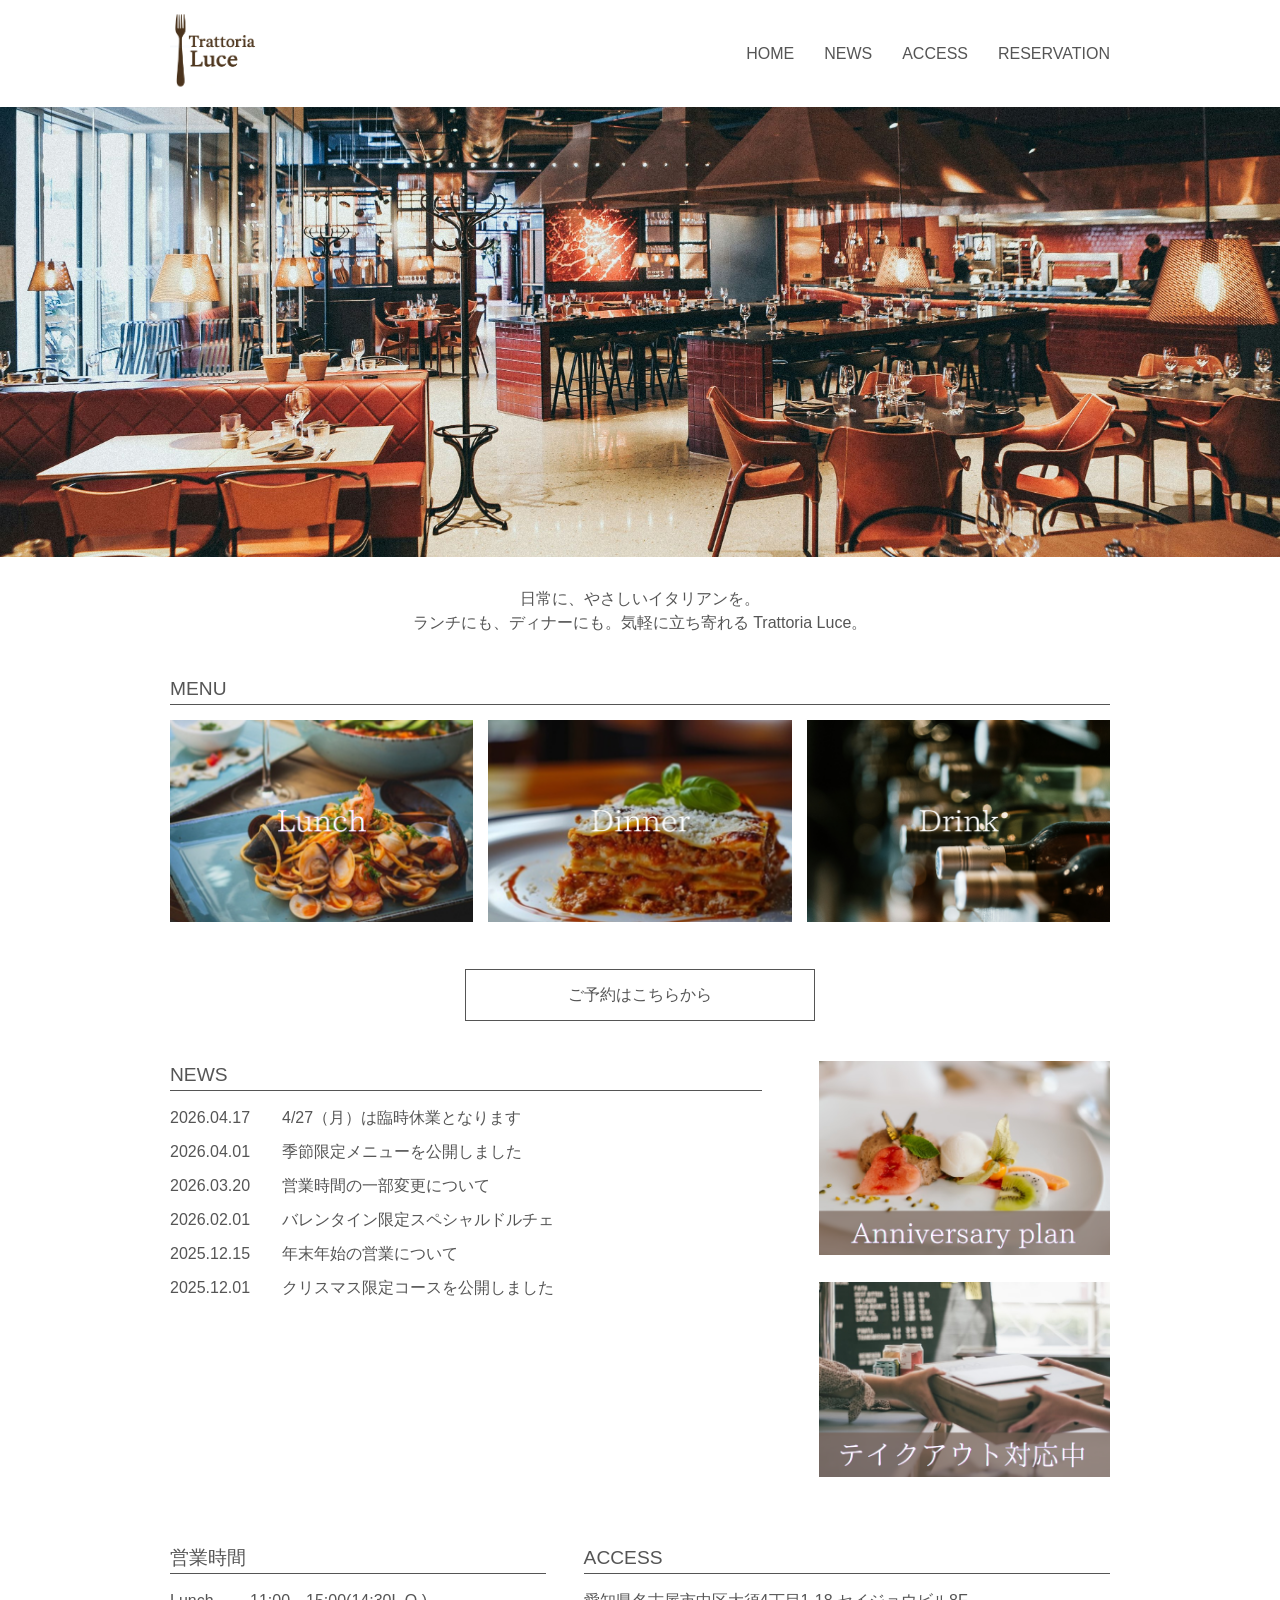
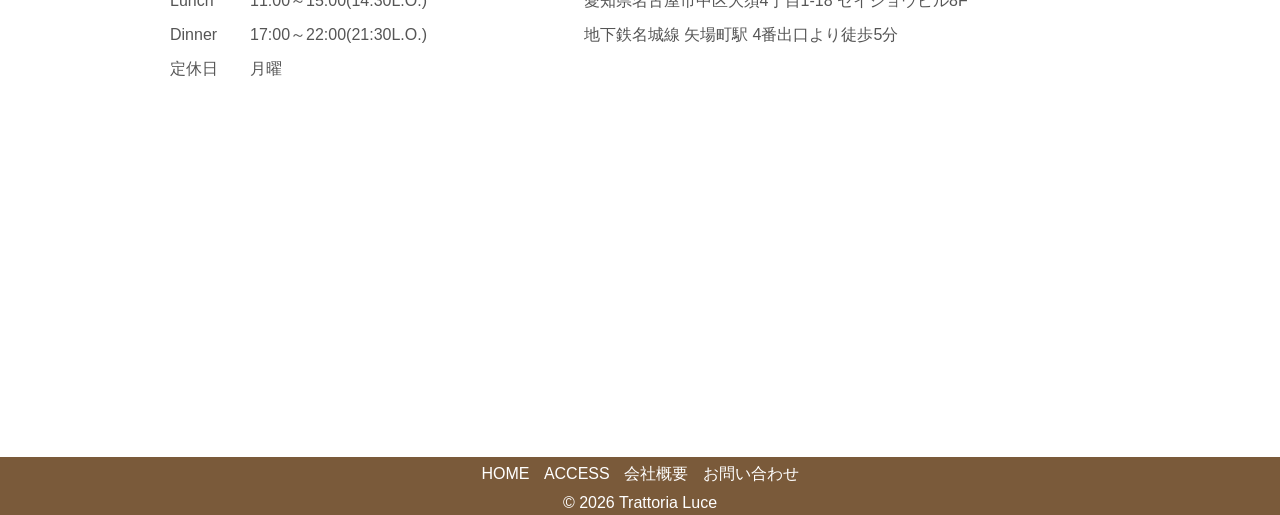
==== index.html @ aa5adba9 "Add files via upload" ====
<!DOCTYPE html>
<html lang="ja">
<head>
  <meta charset="utf-8">
  <meta name="viewport" content="width=device-width, initial-scale=1.0">
  <title>Trattoria Luce</title>
  <link rel="stylesheet" href="html5reset-1.6.1.css">
  <link rel="stylesheet" href="style.css">
</head>

<!-- header begin -->
<body>
  <header id="top">
    <div class="header_content wrapper">
      <h1><img class="header_logo" src="images/restaurant_logo.png" alt="Trattoria Luce"></h1>
      <nav>
        <ul>
          <li><a href="index.html">HOME</a></li>
          <li><a href="#news">NEWS</a></li>
          <li><a href="#access">ACCESS</a></li>
          <li><a href="#">RESERVATION</a></li>
        </ul>
      </nav>
    </div>
    <div class="hero">
      <div id="hero_image">
      </div>
      <div class="hero_text">
        <p>日常に、やさしいイタリアンを。</p>
        <p>ランチにも、ディナーにも。気軽に立ち寄れる Trattoria Luce。</p>
      </div>
    </div>
  </header>
<!-- header end -->

<!-- contents begin -->
<div class="contents wrapper">
  <!-- main begin -->
  <main id="main_content">
  <section id="menu">
  <h2>MENU</h2>
  <ul>
    <li>
      <a href="#"><img src="images/menu/lunch.png" alt="Lunch"></a>
    </li>
    <li>
      <a href="#"><img src="images/menu/dinner.png" alt="Dinner"></a>
    </li>
    <li>
      <a href="#"><img src="images/menu/drink.png" alt="Drink"></a>
    </li>
  </ul>
  </section>
  <section id="reserve">
    <a href="#">ご予約はこちらから</a>
  </section>
  </main>
  <!-- main contents end -->
  <!-- sub contents begin -->
  <div id="sub_content">
    <section id="news">
      <h2>NEWS</h2>
      <dl>
        <dt>2026.04.17</dt>
        <dd>4/27（月）は臨時休業となります</dd>
        <dt>2026.04.01</dt>
        <dd>季節限定メニューを公開しました</dd>
        <dt>2026.03.20</dt>
        <dd>営業時間の一部変更について</dd>
        <dt>2026.02.01</dt>
        <dd>バレンタイン限定スペシャルドルチェ</dd>
        <dt>2025.12.15</dt>
        <dd>年末年始の営業について</dd>
        <dt>2025.12.01</dt>
        <dd>クリスマス限定コースを公開しました</dd>
      </dl>
    </section>

    <section id="service">
      <ul>
        <li>
          <a href="#">
          <img src="images/service/anniversary.png" alt="Anniversary">
          </a>
        </li>
        <li>
          <a href="#">
            <img src="images/service/takeout.png" alt="Takeout">
          </a>
        </li>
      </ul>
    </section>
  </div>
<!-- sub contents end -->

  <aside class="info">
    <div id="hour">
      <h2>営業時間</h2>
      <dl>
      <dt>Lunch</dt>
      <dd>11:00～15:00(14:30L.O.)</dd>
      <dt>Dinner</dt>
      <dd>17:00～22:00(21:30L.O.)</dd>
      <dt>定休日</dt>
      <dd>月曜</dd>
      </dl>
    </div>
    <div id="access">
    <h2>ACCESS</h2>
    <p>愛知県名古屋市中区大須4丁目1-18 セイジョウビル8F</p>
    <p>地下鉄名城線 矢場町駅 4番出口より徒歩5分</p>
    <iframe src="https://www.google.com/maps/embed?pb=!1m18!1m12!1m3!1d1939.4775357886895!2d136.90596589252965!3d35.1616229393062!2m3!1f0!2f0!3f0!3m2!1i1024!2i768!4f13.1!3m3!1m2!1s0x600371342be3124b%3A0x82bd70a51c280700!2z44K744Kk44K444On44Km44OT44Or!5e0!3m2!1sja!2sjp!4v1776733099620!5m2!1sja!2sjp" width="400" height="300" style="border:0;" allowfullscreen="" loading="lazy" referrerpolicy="no-referrer-when-downgrade"></iframe>
    </div>
  </aside>
<!-- aside end -->
</div>
<!-- contents end -->
<!-- footer begin -->
<footer>
  <ul>
    <li><a href="index.html">HOME</a></li>
    <li><a href="#">ACCESS</a></li>
    <li><a href="#">会社概要</a></li>
    <li><a href="#">お問い合わせ</a></li>
  </ul>

  <small>&copy; 2026 Trattoria Luce</small>
</footer>
<!-- footer end -->

</body>
</html>
---- style.css ----
@charset "utf-8";

/* common */
html {
  font-size: 100%;
}


body {
  font-family: "Hiragino Kaku Gothic proN", "メイリオ", sans-serif;
  color: #555;
  line-height: 1.5;
}

img {
  width: 100%;
}

.wrapper {
  max-width: 940px;
  margin: 0 auto;
  padding: 0 10px;
}

/* header */
.header_logo {
  width: 90px;
}

.header_content {
  display: flex;
  align-items: center;
  justify-content: space-between;
  margin: 10px auto;
}

header nav ul {
  display: flex;
}

header nav ul li {
  list-style-type: none;
  margin-left: 30px;
}

header nav ul li a {
  text-decoration: none;
  color: #555;
}

header nav ul li a:hover,
header nav ul li a:active {
  color: #8c6239;
}

#hero_image {
  width: 100%;
  height: 50vh;
  background-image: url(images/background_image.jpg);
  background-repeat: no-repeat;
  background-position: center;
  background-size: cover;
}

.hero_text {
  margin-top: 30px;
}
.hero_text p {
  text-align: center;
}

/* contents */
.contents {
  margin-top: 40px;
}

.contents h2 {
  margin-bottom: 15px;
  border-bottom: solid 1px;
  font-weight: normal;
  font-size: 1.2rem;
}

/* main */
#menu ul {
  display: flex;
  list-style-type: none;
  justify-content: space-between;
  margin-bottom: 40px;
  padding: 0;
  gap: 15px;
}

#menu ul li {
  width: 100%;
}

#reserve {
  text-align: center;
  margin-bottom: 40px;
}

#reserve a {
  display: inline-block;
  width: 100%;
  max-width: 350px;
  box-sizing: border-box;
  line-height: 50px;
  border: solid 1px #555;
  text-decoration: none;
  color: #555;
}

#reserve a:hover {
  color: #fff;
  background-color: #b08a63;
}

/* sub */
#sub_content {
  display: flex;
  justify-content: space-between;
  margin-bottom: 40px;
}

#news {
  width: 63%;
}

#service {
  width: 31%;
}

#news dl {
  display: flex;
  flex-wrap: wrap;
}

#news dt {
  width: 7em;
}

#news dd {
  margin: 0;
  width: calc(100% - 7em);
}

#news dt,
#news dd {
  margin-bottom: 10px;
}

#service ul li {
  list-style-type: none;
  margin-bottom: 20px;
}

/* aside */
.info {
  display: flex;
  justify-content: space-between;
}

#hour {
  width: 40%;
}

#access {
  width: 56%;
}

#hour dl {
  display: flex;
  flex-wrap: wrap;
}

#hour dt {
  width: 5em;
}

#hour dd {
  margin: 0;
  width: calc(100% - 5em);
}

#hour dt,
#hour dd {
  margin-bottom: 10px;
}

#access p {
  margin-bottom: 10px;
}

#access iframe {
  display: block;
  width: 100%;
  height: 300px;
  border-width: 0;
}

/* footer */
footer {
  text-align: center;
  color: #fff;
  background-color: #7a5a3a;
  margin-top: 100px;
}
footer ul li {
  display: inline-block;
  margin: 5px;
}

footer ul li a {
  color: #fff;
  text-decoration: none;
}

footer ul li a:hover,
footer ul li a:active {
  opacity: .7;
}

/* responsive */

@media(max-width:600px) {
  html{
    font-size: 87.5%;
  }

  .header_logo {
    width: 60px;
  }

  header nav ul {
    flex-wrap: wrap;
    justify-content: center;
  }

  header nav ul li {
    margin: 0 10px;
  }

  #menu ul {
    flex-direction: column;
  }

  #menu ul li {
    width: 100%;
  }

  #reserve {
    width: 100%;
    white-space: nowrap;
  }

  #sub_content {
  flex-direction: column;
  margin-top: 10px;
  }

  #news,
  #service {
    width: 100%;
  }

  .info {
    flex-direction: column;
    margin-top: 10px;
  }

  #hour {
    width: 100%;
  }
  #access {
    width: 100%;
    flex-direction: column;
    margin-top: 10px;
  }

  #access iframe {
    width: 100%;
    height: 180px;
  }
}
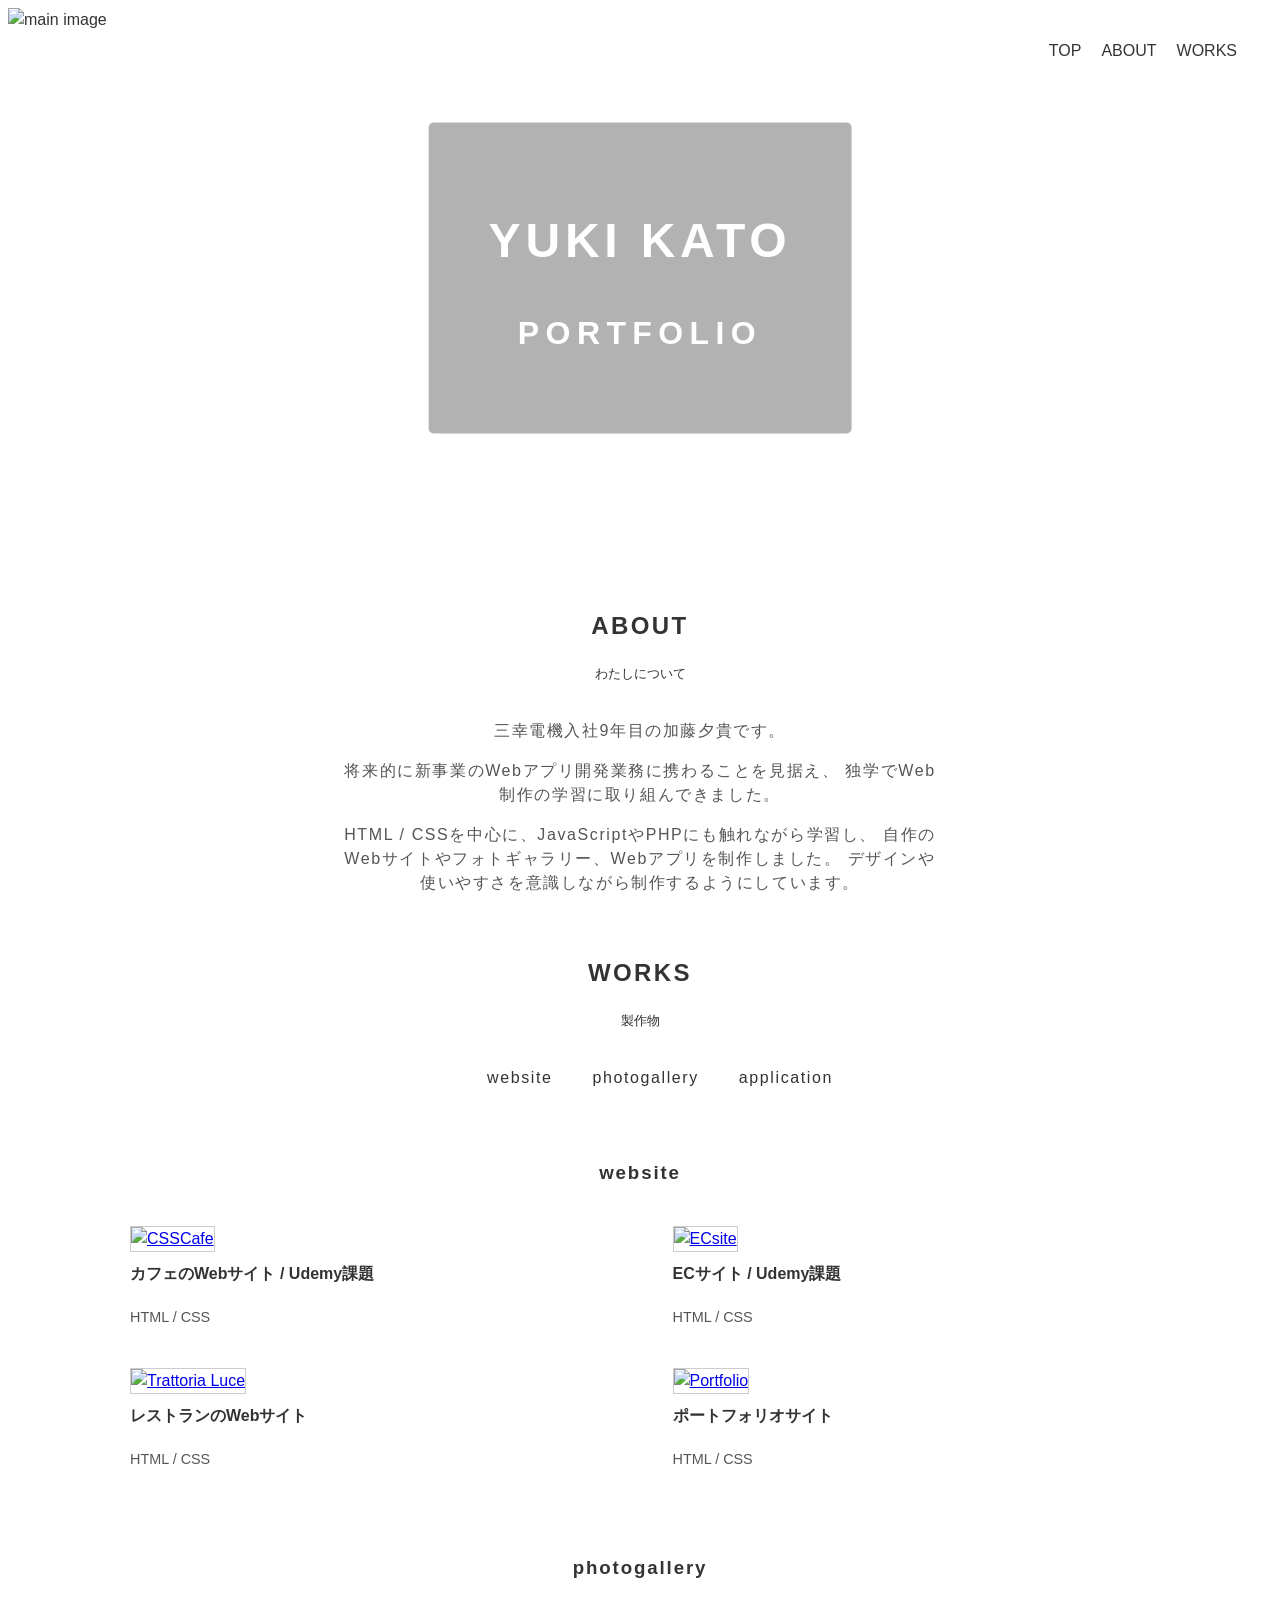
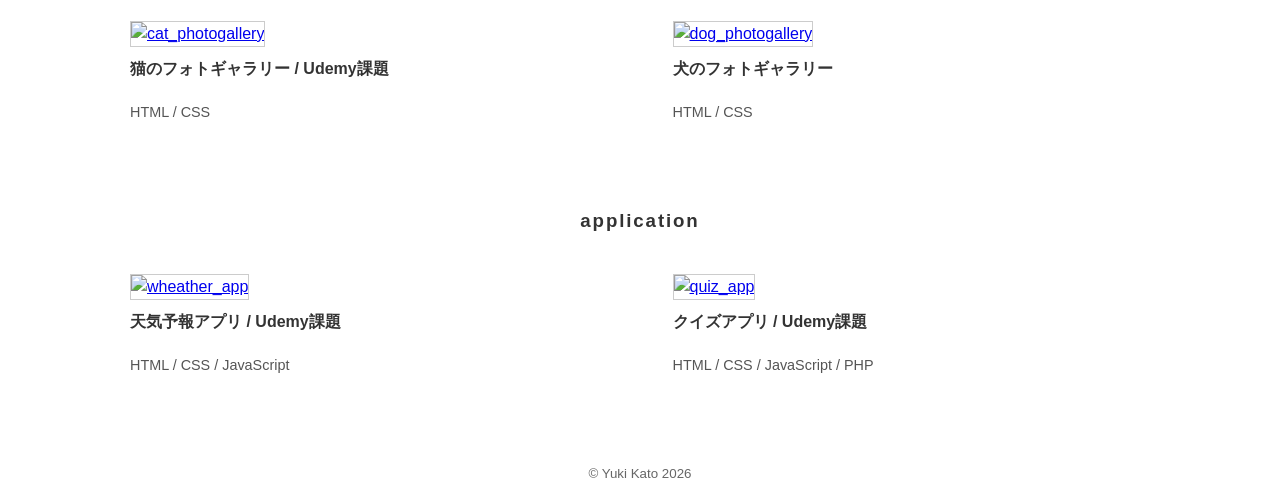
==== commit be389c4a: "Add files via upload" ====
--- a/index.html
+++ b/index.html
@@ -1,132 +1,136 @@
 <!DOCTYPE html>
 <html lang="ja">
 <head>
-  <meta charset="utf-8">
+  <meta charset="UTF-8">
   <meta name="viewport" content="width=device-width, initial-scale=1.0">
-  <title>Trattoria Luce</title>
-  <link rel="stylesheet" href="html5reset-1.6.1.css">
+  <title>YUKI KATO PORTFOLIO</title>
+  <link rel="stylesheet" href="https://unpkg.com/ress/dist/ress.min.css">
   <link rel="stylesheet" href="style.css">
 </head>
-
-<!-- header begin -->
 <body>
-  <header id="top">
-    <div class="header_content wrapper">
-      <h1><img class="header_logo" src="images/restaurant_logo.png" alt="Trattoria Luce"></h1>
-      <nav>
+  <!-- header begin -->
+   <header class="hero">
+    <img src="image/desk.jpg" alt="main image">
+    <div class="hero_text">
+      <h1>YUKI KATO</h1>
+      <h2>PORTFOLIO</h2>
+    </div>
+    <nav class="main-nav">
+      <ul>
+        <li><a href="index.html">TOP</a></li>
+        <li><a href="#ABOUT">ABOUT</a></li>
+        <li><a href="#WORKS">WORKS</a></li>
+      </ul>
+    </nav>
+   </header>
+  <!-- header end -->
+  <!-- main begin -->
+  <main class="main_content wrapper">
+    <section id="MENU">
+      <div id="ABOUT">
+        <h2>ABOUT</h2>
+        <p>わたしについて</p>
+        <div class="introduction">
+          <p>三幸電機入社9年目の加藤夕貴です。</p>
+          <p>
+          将来的に新事業のWebアプリ開発業務に携わることを見据え、
+          独学でWeb制作の学習に取り組んできました。
+          </p>
+          <p>HTML / CSSを中心に、JavaScriptやPHPにも触れながら学習し、
+          自作のWebサイトやフォトギャラリー、Webアプリを制作しました。
+          デザインや使いやすさを意識しながら制作するようにしています。
+          </p>
+        </div>
+      </div>
+      <div id="WORKS">
+        <h2>WORKS</h2>
+        <p>製作物</p>
         <ul>
-          <li><a href="index.html">HOME</a></li>
-          <li><a href="#news">NEWS</a></li>
-          <li><a href="#access">ACCESS</a></li>
-          <li><a href="#">RESERVATION</a></li>
+          <li><a href="#website">website</a></li>
+          <li><a href="#photogallery">photogallery</a></li>
+          <li><a href="#application">application</a></li>
         </ul>
-      </nav>
-    </div>
-    <div class="hero">
-      <div id="hero_image">
       </div>
-      <div class="hero_text">
-        <p>日常に、やさしいイタリアンを。</p>
-        <p>ランチにも、ディナーにも。気軽に立ち寄れる Trattoria Luce。</p>
+    </section>
+    <section id="WORKS_list">
+      <div id="website">
+        <h3>website</h3>
+        <ul>
+          <li>
+            <a href="works/works1.html">
+              <img src="image/CSSCafe.jpg" alt="CSSCafe">
+            </a>
+            <h4>カフェのWebサイト / Udemy課題</h4>
+            <p>HTML / CSS</p>
+          </li>
+          <li>
+            <a href="works/works2.html">
+              <img src="image/ECsite.jpg" alt="ECsite">
+            </a>
+            <h4>ECサイト / Udemy課題</h4>
+            <p>HTML / CSS</p>
+          </li>
+          <li>
+            <a href="works/works3.html">
+              <img src="image/Trattoria Luce.jpg" alt="Trattoria Luce">
+            </a>
+            <h4>レストランのWebサイト</h4>
+            <p>HTML / CSS</p>
+          </li>
+          <li>
+            <a href="works/works4.html">
+              <img src="image/Portfolio.jpg" alt="Portfolio">
+            </a>
+            <h4>ポートフォリオサイト</h4>
+            <p>HTML / CSS</p>
+          </li>
+        </ul>
       </div>
-    </div>
-  </header>
-<!-- header end -->
-
-<!-- contents begin -->
-<div class="contents wrapper">
-  <!-- main begin -->
-  <main id="main_content">
-  <section id="menu">
-  <h2>MENU</h2>
-  <ul>
-    <li>
-      <a href="#"><img src="images/menu/lunch.png" alt="Lunch"></a>
-    </li>
-    <li>
-      <a href="#"><img src="images/menu/dinner.png" alt="Dinner"></a>
-    </li>
-    <li>
-      <a href="#"><img src="images/menu/drink.png" alt="Drink"></a>
-    </li>
-  </ul>
-  </section>
-  <section id="reserve">
-    <a href="#">ご予約はこちらから</a>
-  </section>
+      <div id="photogallery">
+        <h3>photogallery</h3>
+        <ul>
+          <li>
+            <a href="works/works5.html">
+              <img src="image/cat_photgallery.jpg" alt="cat_photogallery">
+            </a>
+            <h4>猫のフォトギャラリー / Udemy課題</h4>
+            <p>HTML / CSS</p>
+          </li>
+          <li>
+            <a href="works/works6.html">
+              <img src="image/dog_photgallery.jpg" alt="dog_photogallery">
+            </a>
+            <h4>犬のフォトギャラリー</h4>
+            <p>HTML / CSS</p>
+          </li>
+        </ul>
+      </div>
+      <div id="application">
+        <h3>application</h3>
+        <ul>
+          <li>
+            <a href="works/works7.html">
+              <img src="image/weather_app.jpg" alt="wheather_app">
+            </a>
+            <h4>天気予報アプリ / Udemy課題</h4>
+            <p>HTML / CSS / JavaScript</p>
+          </li>
+          <li>
+            <a href="works/works8.html">
+              <img src="image/quizapp.jpg" alt="quiz_app">
+            </a>
+            <h4>クイズアプリ / Udemy課題</h4>
+            <p>HTML / CSS / JavaScript / PHP</p>
+          </li>
+        </ul>
+      </div>
+    </section>
   </main>
-  <!-- main contents end -->
-  <!-- sub contents begin -->
-  <div id="sub_content">
-    <section id="news">
-      <h2>NEWS</h2>
-      <dl>
-        <dt>2026.04.17</dt>
-        <dd>4/27（月）は臨時休業となります</dd>
-        <dt>2026.04.01</dt>
-        <dd>季節限定メニューを公開しました</dd>
-        <dt>2026.03.20</dt>
-        <dd>営業時間の一部変更について</dd>
-        <dt>2026.02.01</dt>
-        <dd>バレンタイン限定スペシャルドルチェ</dd>
-        <dt>2025.12.15</dt>
-        <dd>年末年始の営業について</dd>
-        <dt>2025.12.01</dt>
-        <dd>クリスマス限定コースを公開しました</dd>
-      </dl>
-    </section>
-
-    <section id="service">
-      <ul>
-        <li>
-          <a href="#">
-          <img src="images/service/anniversary.png" alt="Anniversary">
-          </a>
-        </li>
-        <li>
-          <a href="#">
-            <img src="images/service/takeout.png" alt="Takeout">
-          </a>
-        </li>
-      </ul>
-    </section>
-  </div>
-<!-- sub contents end -->
-
-  <aside class="info">
-    <div id="hour">
-      <h2>営業時間</h2>
-      <dl>
-      <dt>Lunch</dt>
-      <dd>11:00～15:00(14:30L.O.)</dd>
-      <dt>Dinner</dt>
-      <dd>17:00～22:00(21:30L.O.)</dd>
-      <dt>定休日</dt>
-      <dd>月曜</dd>
-      </dl>
-    </div>
-    <div id="access">
-    <h2>ACCESS</h2>
-    <p>愛知県名古屋市中区大須4丁目1-18 セイジョウビル8F</p>
-    <p>地下鉄名城線 矢場町駅 4番出口より徒歩5分</p>
-    <iframe src="https://www.google.com/maps/embed?pb=!1m18!1m12!1m3!1d1939.4775357886895!2d136.90596589252965!3d35.1616229393062!2m3!1f0!2f0!3f0!3m2!1i1024!2i768!4f13.1!3m3!1m2!1s0x600371342be3124b%3A0x82bd70a51c280700!2z44K744Kk44K444On44Km44OT44Or!5e0!3m2!1sja!2sjp!4v1776733099620!5m2!1sja!2sjp" width="400" height="300" style="border:0;" allowfullscreen="" loading="lazy" referrerpolicy="no-referrer-when-downgrade"></iframe>
-    </div>
-  </aside>
-<!-- aside end -->
-</div>
-<!-- contents end -->
-<!-- footer begin -->
-<footer>
-  <ul>
-    <li><a href="index.html">HOME</a></li>
-    <li><a href="#">ACCESS</a></li>
-    <li><a href="#">会社概要</a></li>
-    <li><a href="#">お問い合わせ</a></li>
-  </ul>
-
-  <small>&copy; 2026 Trattoria Luce</small>
-</footer>
-<!-- footer end -->
-
+  <!-- main end -->
+  <!-- footer begin -->
+   <footer>
+    <p><small>&copy; Yuki Kato 2026</small></p>
+   </footer>
+  <!-- footer end -->
 </body>
 </html>
--- a/style.css
+++ b/style.css
@@ -5,33 +5,72 @@
   font-size: 100%;
 }
 
-
 body {
   font-family: "Hiragino Kaku Gothic proN", "メイリオ", sans-serif;
-  color: #555;
+  color: #333;
   line-height: 1.5;
 }
 
 img {
+  max-width: 100%;
+  height: auto;
+}
+
+.wrapper {
+  max-width: 1100px;
+  margin: 0 auto;
+  padding: 0 20px;
+}
+
+/* header */
+.hero {
+  position: relative;
+  height: 60vh;
+  min-height: 500px;
+}
+
+.hero img {
+  display: block;
   width: 100%;
-}
-
-.wrapper {
-  max-width: 940px;
-  margin: 0 auto;
-  padding: 0 10px;
-}
-
-/* header */
-.header_logo {
-  width: 90px;
-}
-
-.header_content {
-  display: flex;
-  align-items: center;
-  justify-content: space-between;
-  margin: 10px auto;
+  height: 100%;
+  object-fit: cover;
+}
+
+.hero_text {
+  position: absolute;
+  top: 50%;
+  left: 50%;
+  transform: translate(-50%, -50%);
+  text-align: center;
+  color: #FFF;
+  background: rgba(0, 0, 0, 0.3);
+  padding: 50px 60px;
+  border-radius: 5px;
+}
+
+.hero_text h1 {
+  font-size: 3rem;
+  letter-spacing: 0.1em;
+}
+
+.hero_text h2 {
+  font-size: 2rem;
+  letter-spacing: 0.2em;
+}
+
+.main-nav {
+  position: absolute;
+  top: 15px;
+  right: 15px;
+}
+
+header p {
+  color: #555;
+}
+
+header p a {
+  text-decoration: none;
+  color: #555;
 }
 
 header nav ul {
@@ -40,246 +79,151 @@
 
 header nav ul li {
   list-style-type: none;
-  margin-left: 30px;
+  margin-right: 20px;
 }
 
 header nav ul li a {
   text-decoration: none;
-  color: #555;
+  color: #333;
 }
 
 header nav ul li a:hover,
 header nav ul li a:active {
-  color: #8c6239;
-}
-
-#hero_image {
+  color: #8c7a6b;
+}
+
+/* main */
+#MENU h2 {
+  text-align: center;
+  margin-top: 60px;
+  letter-spacing: 0.1em;
+}
+
+#ABOUT > p,
+#WORKS p {
+  text-align: center;
+  font-size: 0.8rem;
+  padding-bottom: 20px;
+}
+
+.introduction {
+  max-width: 600px;
+  margin: 0 auto;
+}
+
+.introduction p {
+  text-align: center;
+  color: #555;
+  letter-spacing: 0.1em;
+}
+
+#WORKS ul {
+  display: flex;
+  justify-content: center;
+  gap: 40px;
+}
+
+#WORKS ul li {
+  list-style-type: none;
+  display: block;
+}
+
+#WORKS ul li a {
+  text-decoration: none;
+  color: #333;
+  letter-spacing: 0.1em;
+}
+
+#WORKS ul li a:hover,
+#WORKS ul li a:active {
+  color: #8c7a6b;
+}
+
+#WORKS_list h3 {
+  text-align: center;
+  padding-top: 20px;
+  letter-spacing: 0.1em;
+}
+
+#website h3,
+#photogallery h3,
+#application h3 {
+  display: block;
+  padding-top: 50px;
+  padding-bottom: 20px;
+  text-align: center;
+}
+
+#website ul,
+#photogallery ul,
+#application ul {
+  display: grid;
+  grid-template-columns: 1fr 1fr;
+  gap: 25px;
+  align-items: start;
+}
+
+#website ul li,
+#photogallery ul li,
+#application ul li {
+  list-style-type: none;
+}
+
+#website ul li h4,
+#photogallery ul li h4,
+#application ul li h4 {
+  margin-top: 10px;
+}
+
+#website ul li p,
+#photogallery ul li p,
+#application ul li p {
+  margin-top: 5px;
+  font-size: 0.9rem;
+  color: #555;
+}
+
+#website ul li a img,
+#photogallery ul li a img,
+#application ul li a img {
   width: 100%;
-  height: 50vh;
-  background-image: url(images/background_image.jpg);
-  background-repeat: no-repeat;
-  background-position: center;
-  background-size: cover;
-}
-
-.hero_text {
-  margin-top: 30px;
-}
-.hero_text p {
-  text-align: center;
-}
-
-/* contents */
-.contents {
-  margin-top: 40px;
-}
-
-.contents h2 {
-  margin-bottom: 15px;
-  border-bottom: solid 1px;
-  font-weight: normal;
-  font-size: 1.2rem;
-}
-
-/* main */
-#menu ul {
-  display: flex;
-  list-style-type: none;
-  justify-content: space-between;
-  margin-bottom: 40px;
-  padding: 0;
-  gap: 15px;
-}
-
-#menu ul li {
-  width: 100%;
-}
-
-#reserve {
-  text-align: center;
-  margin-bottom: 40px;
-}
-
-#reserve a {
-  display: inline-block;
-  width: 100%;
-  max-width: 350px;
-  box-sizing: border-box;
-  line-height: 50px;
-  border: solid 1px #555;
-  text-decoration: none;
-  color: #555;
-}
-
-#reserve a:hover {
-  color: #fff;
-  background-color: #b08a63;
-}
-
-/* sub */
-#sub_content {
-  display: flex;
-  justify-content: space-between;
-  margin-bottom: 40px;
-}
-
-#news {
-  width: 63%;
-}
-
-#service {
-  width: 31%;
-}
-
-#news dl {
-  display: flex;
-  flex-wrap: wrap;
-}
-
-#news dt {
-  width: 7em;
-}
-
-#news dd {
-  margin: 0;
-  width: calc(100% - 7em);
-}
-
-#news dt,
-#news dd {
-  margin-bottom: 10px;
-}
-
-#service ul li {
-  list-style-type: none;
-  margin-bottom: 20px;
-}
-
-/* aside */
-.info {
-  display: flex;
-  justify-content: space-between;
-}
-
-#hour {
-  width: 40%;
-}
-
-#access {
-  width: 56%;
-}
-
-#hour dl {
-  display: flex;
-  flex-wrap: wrap;
-}
-
-#hour dt {
-  width: 5em;
-}
-
-#hour dd {
-  margin: 0;
-  width: calc(100% - 5em);
-}
-
-#hour dt,
-#hour dd {
-  margin-bottom: 10px;
-}
-
-#access p {
-  margin-bottom: 10px;
-}
-
-#access iframe {
-  display: block;
-  width: 100%;
-  height: 300px;
-  border-width: 0;
+  border: 1px solid #ccc;
 }
 
 /* footer */
 footer {
-  text-align: center;
-  color: #fff;
-  background-color: #7a5a3a;
-  margin-top: 100px;
-}
-footer ul li {
-  display: inline-block;
-  margin: 5px;
-}
-
-footer ul li a {
-  color: #fff;
-  text-decoration: none;
-}
-
-footer ul li a:hover,
-footer ul li a:active {
-  opacity: .7;
-}
-
-/* responsive */
-
-@media(max-width:600px) {
-  html{
+  margin-top: 70px;
+  color: #666;
+}
+footer p {
+  text-align: center;
+}
+
+@media(max-width:768px) {
+  html {
     font-size: 87.5%;
   }
-
-  .header_logo {
-    width: 60px;
-  }
-
-  header nav ul {
-    flex-wrap: wrap;
-    justify-content: center;
-  }
-
-  header nav ul li {
-    margin: 0 10px;
-  }
-
-  #menu ul {
+  .hero_text {
+    padding:25px 30px
+  }
+  .hero_text h1 {
+  font-size: 2.5rem;
+  letter-spacing: 0.1rem;
+}
+
+.hero_text h2 {
+  font-size: 1.5rem;
+  letter-spacing: 0.2rem;
+}
+
+  .introduction {
+    max-width: 90%;
+  }
+  #WORKS ul {
     flex-direction: column;
-  }
-
-  #menu ul li {
-    width: 100%;
-  }
-
-  #reserve {
-    width: 100%;
-    white-space: nowrap;
-  }
-
-  #sub_content {
-  flex-direction: column;
-  margin-top: 10px;
-  }
-
-  #news,
-  #service {
-    width: 100%;
-  }
-
-  .info {
-    flex-direction: column;
-    margin-top: 10px;
-  }
-
-  #hour {
-    width: 100%;
-  }
-  #access {
-    width: 100%;
-    flex-direction: column;
-    margin-top: 10px;
-  }
-
-  #access iframe {
-    width: 100%;
-    height: 180px;
-  }
-}+    align-items: center;
+    gap: 5px;
+  }
+}
+
+
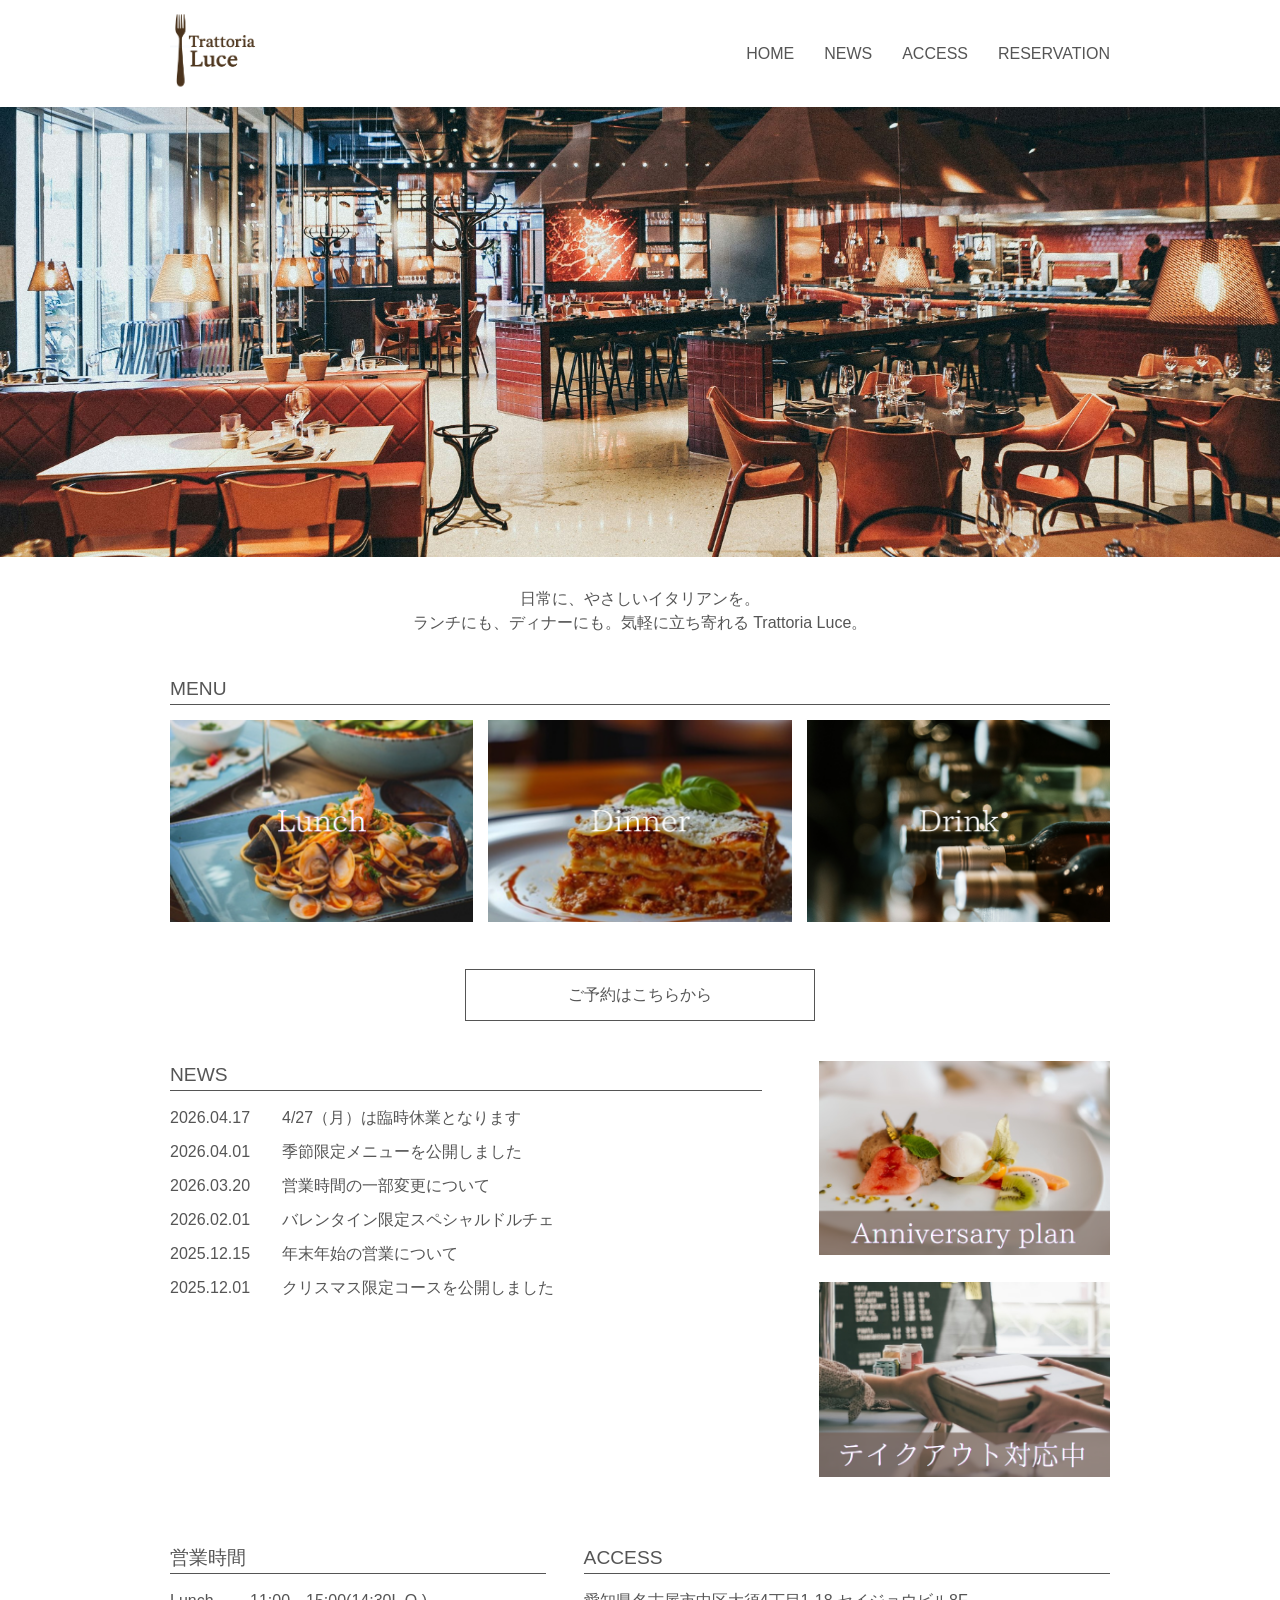
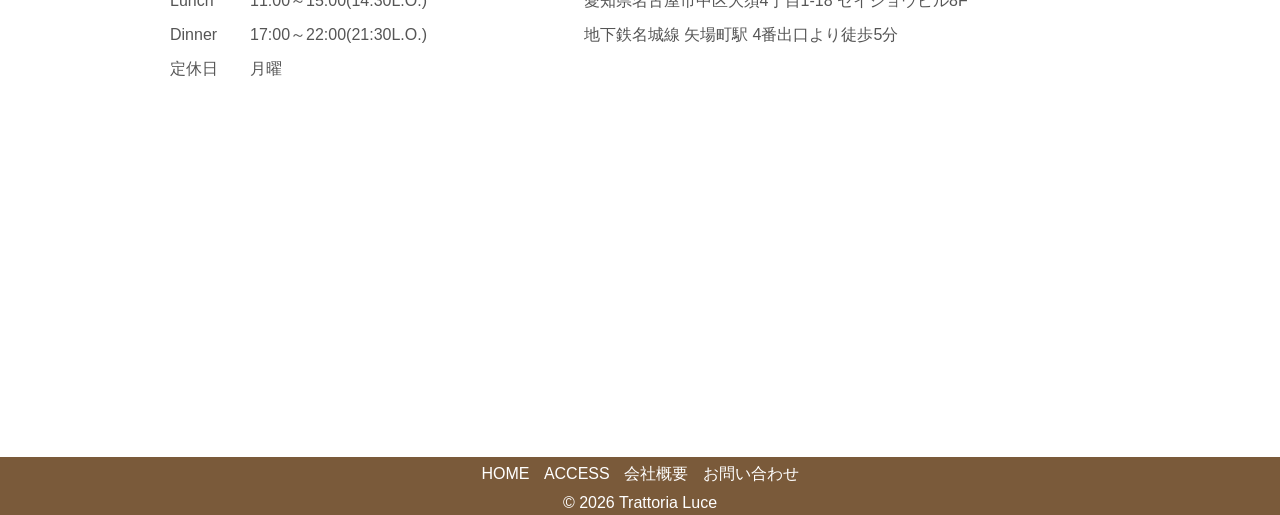
==== commit 28ba0ca1: "Add files via upload" ====
--- a/index.html
+++ b/index.html
@@ -1,136 +1,132 @@
 <!DOCTYPE html>
 <html lang="ja">
 <head>
-  <meta charset="UTF-8">
+  <meta charset="utf-8">
   <meta name="viewport" content="width=device-width, initial-scale=1.0">
-  <title>YUKI KATO PORTFOLIO</title>
-  <link rel="stylesheet" href="https://unpkg.com/ress/dist/ress.min.css">
+  <title>Trattoria Luce</title>
+  <link rel="stylesheet" href="html5reset-1.6.1.css">
   <link rel="stylesheet" href="style.css">
 </head>
+
+<!-- header begin -->
 <body>
-  <!-- header begin -->
-   <header class="hero">
-    <img src="image/desk.jpg" alt="main image">
-    <div class="hero_text">
-      <h1>YUKI KATO</h1>
-      <h2>PORTFOLIO</h2>
+  <header id="top">
+    <div class="header_content wrapper">
+      <h1><img class="header_logo" src="images/restaurant_logo.png" alt="Trattoria Luce"></h1>
+      <nav>
+        <ul>
+          <li><a href="index.html">HOME</a></li>
+          <li><a href="#news">NEWS</a></li>
+          <li><a href="#access">ACCESS</a></li>
+          <li><a href="#reserve">RESERVATION</a></li>
+        </ul>
+      </nav>
     </div>
-    <nav class="main-nav">
+    <div class="hero">
+      <div id="hero_image">
+      </div>
+      <div class="hero_text">
+        <p>日常に、やさしいイタリアンを。</p>
+        <p>ランチにも、ディナーにも。気軽に立ち寄れる Trattoria Luce。</p>
+      </div>
+    </div>
+  </header>
+<!-- header end -->
+
+<!-- contents begin -->
+<div class="contents wrapper">
+  <!-- main begin -->
+  <main id="main_content">
+  <section id="menu">
+  <h2>MENU</h2>
+  <ul>
+    <li>
+      <a href="./menu/lunch.html"><img src="images/menu/lunch.png" alt="Lunch"></a>
+    </li>
+    <li>
+      <a href="./menu/dinner.html"><img src="images/menu/dinner.png" alt="Dinner"></a>
+    </li>
+    <li>
+      <a href="#"><img src="images/menu/drink.png" alt="Drink"></a>
+    </li>
+  </ul>
+  </section>
+  <section id="reserve">
+    <a href="#">ご予約はこちらから</a>
+  </section>
+  </main>
+  <!-- main contents end -->
+  <!-- sub contents begin -->
+  <div id="sub_content">
+    <section id="news">
+      <h2>NEWS</h2>
+      <dl>
+        <dt>2026.04.17</dt>
+        <dd>4/27（月）は臨時休業となります</dd>
+        <dt>2026.04.01</dt>
+        <dd>季節限定メニューを公開しました</dd>
+        <dt>2026.03.20</dt>
+        <dd>営業時間の一部変更について</dd>
+        <dt>2026.02.01</dt>
+        <dd>バレンタイン限定スペシャルドルチェ</dd>
+        <dt>2025.12.15</dt>
+        <dd>年末年始の営業について</dd>
+        <dt>2025.12.01</dt>
+        <dd>クリスマス限定コースを公開しました</dd>
+      </dl>
+    </section>
+
+    <section id="service">
       <ul>
-        <li><a href="index.html">TOP</a></li>
-        <li><a href="#ABOUT">ABOUT</a></li>
-        <li><a href="#WORKS">WORKS</a></li>
+        <li>
+          <a href="#">
+          <img src="images/service/anniversary.png" alt="Anniversary">
+          </a>
+        </li>
+        <li>
+          <a href="#">
+            <img src="images/service/takeout.png" alt="Takeout">
+          </a>
+        </li>
       </ul>
-    </nav>
-   </header>
-  <!-- header end -->
-  <!-- main begin -->
-  <main class="main_content wrapper">
-    <section id="MENU">
-      <div id="ABOUT">
-        <h2>ABOUT</h2>
-        <p>わたしについて</p>
-        <div class="introduction">
-          <p>三幸電機入社9年目の加藤夕貴です。</p>
-          <p>
-          将来的に新事業のWebアプリ開発業務に携わることを見据え、
-          独学でWeb制作の学習に取り組んできました。
-          </p>
-          <p>HTML / CSSを中心に、JavaScriptやPHPにも触れながら学習し、
-          自作のWebサイトやフォトギャラリー、Webアプリを制作しました。
-          デザインや使いやすさを意識しながら制作するようにしています。
-          </p>
-        </div>
-      </div>
-      <div id="WORKS">
-        <h2>WORKS</h2>
-        <p>製作物</p>
-        <ul>
-          <li><a href="#website">website</a></li>
-          <li><a href="#photogallery">photogallery</a></li>
-          <li><a href="#application">application</a></li>
-        </ul>
-      </div>
     </section>
-    <section id="WORKS_list">
-      <div id="website">
-        <h3>website</h3>
-        <ul>
-          <li>
-            <a href="works/works1.html">
-              <img src="image/CSSCafe.jpg" alt="CSSCafe">
-            </a>
-            <h4>カフェのWebサイト / Udemy課題</h4>
-            <p>HTML / CSS</p>
-          </li>
-          <li>
-            <a href="works/works2.html">
-              <img src="image/ECsite.jpg" alt="ECsite">
-            </a>
-            <h4>ECサイト / Udemy課題</h4>
-            <p>HTML / CSS</p>
-          </li>
-          <li>
-            <a href="works/works3.html">
-              <img src="image/Trattoria Luce.jpg" alt="Trattoria Luce">
-            </a>
-            <h4>レストランのWebサイト</h4>
-            <p>HTML / CSS</p>
-          </li>
-          <li>
-            <a href="works/works4.html">
-              <img src="image/Portfolio.jpg" alt="Portfolio">
-            </a>
-            <h4>ポートフォリオサイト</h4>
-            <p>HTML / CSS</p>
-          </li>
-        </ul>
-      </div>
-      <div id="photogallery">
-        <h3>photogallery</h3>
-        <ul>
-          <li>
-            <a href="works/works5.html">
-              <img src="image/cat_photgallery.jpg" alt="cat_photogallery">
-            </a>
-            <h4>猫のフォトギャラリー / Udemy課題</h4>
-            <p>HTML / CSS</p>
-          </li>
-          <li>
-            <a href="works/works6.html">
-              <img src="image/dog_photgallery.jpg" alt="dog_photogallery">
-            </a>
-            <h4>犬のフォトギャラリー</h4>
-            <p>HTML / CSS</p>
-          </li>
-        </ul>
-      </div>
-      <div id="application">
-        <h3>application</h3>
-        <ul>
-          <li>
-            <a href="works/works7.html">
-              <img src="image/weather_app.jpg" alt="wheather_app">
-            </a>
-            <h4>天気予報アプリ / Udemy課題</h4>
-            <p>HTML / CSS / JavaScript</p>
-          </li>
-          <li>
-            <a href="works/works8.html">
-              <img src="image/quizapp.jpg" alt="quiz_app">
-            </a>
-            <h4>クイズアプリ / Udemy課題</h4>
-            <p>HTML / CSS / JavaScript / PHP</p>
-          </li>
-        </ul>
-      </div>
-    </section>
-  </main>
-  <!-- main end -->
-  <!-- footer begin -->
-   <footer>
-    <p><small>&copy; Yuki Kato 2026</small></p>
-   </footer>
-  <!-- footer end -->
+  </div>
+<!-- sub contents end -->
+
+  <aside class="info">
+    <div id="hour">
+      <h2>営業時間</h2>
+      <dl>
+      <dt>Lunch</dt>
+      <dd>11:00～15:00(14:30L.O.)</dd>
+      <dt>Dinner</dt>
+      <dd>17:00～22:00(21:30L.O.)</dd>
+      <dt>定休日</dt>
+      <dd>月曜</dd>
+      </dl>
+    </div>
+    <div id="access">
+    <h2>ACCESS</h2>
+    <p>愛知県名古屋市中区大須4丁目1-18 セイジョウビル8F</p>
+    <p>地下鉄名城線 矢場町駅 4番出口より徒歩5分</p>
+    <iframe src="https://www.google.com/maps/embed?pb=!1m18!1m12!1m3!1d1939.4775357886895!2d136.90596589252965!3d35.1616229393062!2m3!1f0!2f0!3f0!3m2!1i1024!2i768!4f13.1!3m3!1m2!1s0x600371342be3124b%3A0x82bd70a51c280700!2z44K744Kk44K444On44Km44OT44Or!5e0!3m2!1sja!2sjp!4v1776733099620!5m2!1sja!2sjp" width="400" height="300" style="border:0;" allowfullscreen="" loading="lazy" referrerpolicy="no-referrer-when-downgrade"></iframe>
+    </div>
+  </aside>
+<!-- aside end -->
+</div>
+<!-- contents end -->
+<!-- footer begin -->
+<footer>
+  <ul>
+    <li><a href="index.html">HOME</a></li>
+    <li><a href="#access">ACCESS</a></li>
+    <li><a href="#">会社概要</a></li>
+    <li><a href="contact.html">お問い合わせ</a></li>
+  </ul>
+
+  <small>&copy; 2026 Trattoria Luce</small>
+</footer>
+<!-- footer end -->
+
 </body>
 </html>
--- a/style.css
+++ b/style.css
@@ -5,225 +5,281 @@
   font-size: 100%;
 }
 
+
 body {
   font-family: "Hiragino Kaku Gothic proN", "メイリオ", sans-serif;
-  color: #333;
+  color: #555;
   line-height: 1.5;
 }
 
 img {
-  max-width: 100%;
-  height: auto;
+  width: 100%;
 }
 
 .wrapper {
-  max-width: 1100px;
+  max-width: 940px;
   margin: 0 auto;
-  padding: 0 20px;
+  padding: 0 10px;
 }
 
 /* header */
-.hero {
-  position: relative;
-  height: 60vh;
-  min-height: 500px;
-}
-
-.hero img {
-  display: block;
-  width: 100%;
-  height: 100%;
-  object-fit: cover;
-}
-
-.hero_text {
-  position: absolute;
-  top: 50%;
-  left: 50%;
-  transform: translate(-50%, -50%);
-  text-align: center;
-  color: #FFF;
-  background: rgba(0, 0, 0, 0.3);
-  padding: 50px 60px;
-  border-radius: 5px;
-}
-
-.hero_text h1 {
-  font-size: 3rem;
-  letter-spacing: 0.1em;
-}
-
-.hero_text h2 {
-  font-size: 2rem;
-  letter-spacing: 0.2em;
-}
-
-.main-nav {
-  position: absolute;
-  top: 15px;
-  right: 15px;
-}
-
-header p {
-  color: #555;
-}
-
-header p a {
+.header_logo {
+  width: 90px;
+}
+
+.header_content {
+  display: flex;
+  align-items: center;
+  justify-content: space-between;
+  margin: 10px auto;
+}
+
+header nav ul {
+  display: flex;
+}
+
+header nav ul li {
+  list-style-type: none;
+  margin-left: 30px;
+}
+
+header nav ul li a {
   text-decoration: none;
   color: #555;
 }
 
-header nav ul {
-  display: flex;
-}
-
-header nav ul li {
-  list-style-type: none;
-  margin-right: 20px;
-}
-
-header nav ul li a {
-  text-decoration: none;
-  color: #333;
-}
-
 header nav ul li a:hover,
 header nav ul li a:active {
-  color: #8c7a6b;
+  color: #8c6239;
+}
+
+#hero_image {
+  width: 100%;
+  height: 50vh;
+  background-image: url(images/background_image.jpg);
+  background-repeat: no-repeat;
+  background-position: center;
+  background-size: cover;
+}
+
+.hero_text {
+  margin-top: 30px;
+}
+.hero_text p {
+  text-align: center;
+}
+
+/* contents */
+.contents {
+  margin-top: 40px;
+}
+
+.contents h2 {
+  margin-bottom: 15px;
+  border-bottom: solid 1px;
+  font-weight: normal;
+  font-size: 1.2rem;
 }
 
 /* main */
-#MENU h2 {
+#menu ul {
+  display: flex;
+  list-style-type: none;
+  justify-content: space-between;
+  margin-bottom: 40px;
+  padding: 0;
+  gap: 15px;
+}
+
+#menu ul li {
+  width: 100%;
+}
+
+#reserve {
   text-align: center;
-  margin-top: 60px;
-  letter-spacing: 0.1em;
-}
-
-#ABOUT > p,
-#WORKS p {
-  text-align: center;
-  font-size: 0.8rem;
-  padding-bottom: 20px;
-}
-
-.introduction {
-  max-width: 600px;
-  margin: 0 auto;
-}
-
-.introduction p {
-  text-align: center;
+  margin-bottom: 40px;
+}
+
+#reserve a {
+  display: inline-block;
+  width: 100%;
+  max-width: 350px;
+  box-sizing: border-box;
+  line-height: 50px;
+  border: solid 1px #555;
+  text-decoration: none;
   color: #555;
-  letter-spacing: 0.1em;
-}
-
-#WORKS ul {
-  display: flex;
-  justify-content: center;
-  gap: 40px;
-}
-
-#WORKS ul li {
+}
+
+#reserve a:hover {
+  color: #fff;
+  background-color: #b08a63;
+}
+
+/* sub */
+#sub_content {
+  display: flex;
+  justify-content: space-between;
+  margin-bottom: 40px;
+}
+
+#news {
+  width: 63%;
+}
+
+#service {
+  width: 31%;
+}
+
+#news dl {
+  display: flex;
+  flex-wrap: wrap;
+}
+
+#news dt {
+  width: 7em;
+}
+
+#news dd {
+  margin: 0;
+  width: calc(100% - 7em);
+}
+
+#news dt,
+#news dd {
+  margin-bottom: 10px;
+}
+
+#service ul li {
   list-style-type: none;
+  margin-bottom: 20px;
+}
+
+/* aside */
+.info {
+  display: flex;
+  justify-content: space-between;
+}
+
+#hour {
+  width: 40%;
+}
+
+#access {
+  width: 56%;
+}
+
+#hour dl {
+  display: flex;
+  flex-wrap: wrap;
+}
+
+#hour dt {
+  width: 5em;
+}
+
+#hour dd {
+  margin: 0;
+  width: calc(100% - 5em);
+}
+
+#hour dt,
+#hour dd {
+  margin-bottom: 10px;
+}
+
+#access p {
+  margin-bottom: 10px;
+}
+
+#access iframe {
   display: block;
-}
-
-#WORKS ul li a {
-  text-decoration: none;
-  color: #333;
-  letter-spacing: 0.1em;
-}
-
-#WORKS ul li a:hover,
-#WORKS ul li a:active {
-  color: #8c7a6b;
-}
-
-#WORKS_list h3 {
-  text-align: center;
-  padding-top: 20px;
-  letter-spacing: 0.1em;
-}
-
-#website h3,
-#photogallery h3,
-#application h3 {
-  display: block;
-  padding-top: 50px;
-  padding-bottom: 20px;
-  text-align: center;
-}
-
-#website ul,
-#photogallery ul,
-#application ul {
-  display: grid;
-  grid-template-columns: 1fr 1fr;
-  gap: 25px;
-  align-items: start;
-}
-
-#website ul li,
-#photogallery ul li,
-#application ul li {
-  list-style-type: none;
-}
-
-#website ul li h4,
-#photogallery ul li h4,
-#application ul li h4 {
-  margin-top: 10px;
-}
-
-#website ul li p,
-#photogallery ul li p,
-#application ul li p {
-  margin-top: 5px;
-  font-size: 0.9rem;
-  color: #555;
-}
-
-#website ul li a img,
-#photogallery ul li a img,
-#application ul li a img {
-  width: 100%;
-  border: 1px solid #ccc;
+  width: 100%;
+  height: 300px;
+  border-width: 0;
 }
 
 /* footer */
 footer {
-  margin-top: 70px;
-  color: #666;
-}
-footer p {
   text-align: center;
-}
-
-@media(max-width:768px) {
-  html {
+  color: #fff;
+  background-color: #7a5a3a;
+  margin-top: 100px;
+}
+footer ul li {
+  display: inline-block;
+  margin: 5px;
+}
+
+footer ul li a {
+  color: #fff;
+  text-decoration: none;
+}
+
+footer ul li a:hover,
+footer ul li a:active {
+  opacity: .7;
+}
+
+/* responsive */
+
+@media(max-width:600px) {
+  html{
     font-size: 87.5%;
   }
-  .hero_text {
-    padding:25px 30px
-  }
-  .hero_text h1 {
-  font-size: 2.5rem;
-  letter-spacing: 0.1rem;
-}
-
-.hero_text h2 {
-  font-size: 1.5rem;
-  letter-spacing: 0.2rem;
-}
-
-  .introduction {
-    max-width: 90%;
-  }
-  #WORKS ul {
+
+  .header_logo {
+    width: 60px;
+  }
+
+  header nav ul {
+    flex-wrap: wrap;
+    justify-content: center;
+  }
+
+  header nav ul li {
+    margin: 0 10px;
+  }
+
+  #menu ul {
     flex-direction: column;
-    align-items: center;
-    gap: 5px;
-  }
-}
-
-
+  }
+
+  #menu ul li {
+    width: 100%;
+  }
+
+  #reserve {
+    width: 100%;
+    white-space: nowrap;
+  }
+
+  #sub_content {
+  flex-direction: column;
+  margin-top: 10px;
+  }
+
+  #news,
+  #service {
+    width: 100%;
+  }
+
+  .info {
+    flex-direction: column;
+    margin-top: 10px;
+  }
+
+  #hour {
+    width: 100%;
+  }
+  #access {
+    width: 100%;
+    flex-direction: column;
+    margin-top: 10px;
+  }
+
+  #access iframe {
+    width: 100%;
+    height: 180px;
+  }
+}
